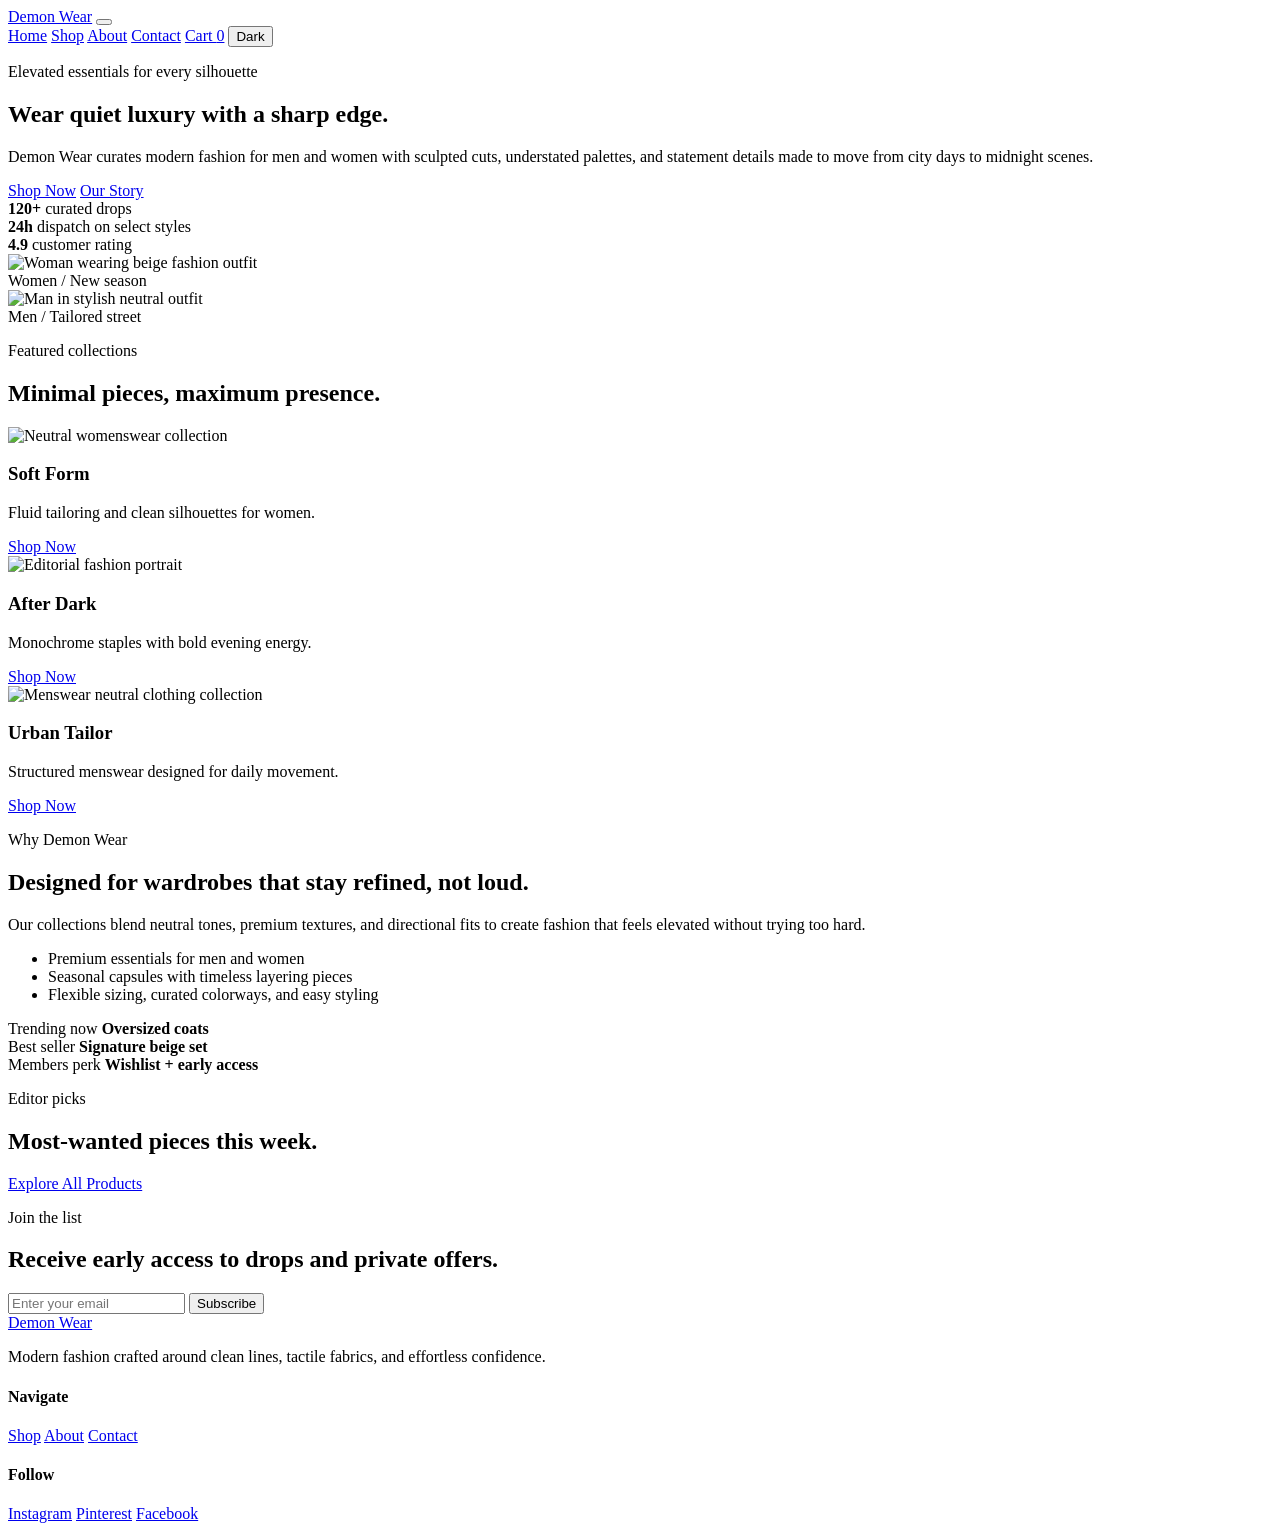
==== index.html @ 793fdf1c "Add files via upload" ====
<!DOCTYPE html>
<html lang="en">
<head>
  <meta charset="UTF-8">
  <meta name="viewport" content="width=device-width, initial-scale=1.0">
  <title>Demon Wear | Modern Fashion</title>
  <meta name="description" content="Demon Wear brings modern, minimal fashion for men and women with bold styling, premium essentials, and elevated streetwear.">
  <link rel="preconnect" href="https://fonts.googleapis.com">
  <link rel="preconnect" href="https://fonts.gstatic.com" crossorigin>
  <link href="https://fonts.googleapis.com/css2?family=Manrope:wght@400;500;600;700;800&family=Playfair+Display:wght@600;700&display=swap" rel="stylesheet">
  <link rel="stylesheet" href="assets/css/styles.css">
</head>
<body data-page="home">
  <div class="site-shell">
    <header class="site-header">
      <div class="container nav-wrap">
        <a class="brand" href="index.html">Demon Wear</a>
        <button class="menu-toggle" type="button" aria-label="Open menu" data-menu-toggle>
          <span></span>
          <span></span>
        </button>
        <nav class="site-nav" data-nav>
          <a class="active" href="index.html">Home</a>
          <a href="products.html">Shop</a>
          <a href="about.html">About</a>
          <a href="contact.html">Contact</a>
          <a href="cart.html">Cart <span data-cart-count>0</span></a>
          <button class="theme-toggle" type="button" data-theme-toggle>Dark</button>
        </nav>
      </div>
    </header>

    <main>
      <section class="hero-section">
        <div class="container hero-grid">
          <div class="hero-copy reveal">
            <p class="eyebrow">Elevated essentials for every silhouette</p>
            <h1>Wear quiet luxury with a sharp edge.</h1>
            <p class="hero-text">
              Demon Wear curates modern fashion for men and women with sculpted cuts,
              understated palettes, and statement details made to move from city days to midnight scenes.
            </p>
            <div class="hero-actions">
              <a class="btn btn-primary" href="products.html">Shop Now</a>
              <a class="btn btn-secondary" href="about.html">Our Story</a>
            </div>
            <div class="hero-stats">
              <div>
                <strong>120+</strong>
                <span>curated drops</span>
              </div>
              <div>
                <strong>24h</strong>
                <span>dispatch on select styles</span>
              </div>
              <div>
                <strong>4.9</strong>
                <span>customer rating</span>
              </div>
            </div>
          </div>

          <div class="hero-visual reveal delay-1">
            <article class="hero-card tall-card">
              <img src="https://images.unsplash.com/photo-1515886657613-9f3515b0c78f?auto=format&fit=crop&w=900&q=80" alt="Woman wearing beige fashion outfit">
              <div class="overlay-chip">Women / New season</div>
            </article>
            <article class="hero-card small-card">
              <img src="https://images.unsplash.com/photo-1512436991641-6745cdb1723f?auto=format&fit=crop&w=900&q=80" alt="Man in stylish neutral outfit">
              <div class="overlay-chip">Men / Tailored street</div>
            </article>
          </div>
        </div>
      </section>

      <section class="featured-section section-space">
        <div class="container">
          <div class="section-heading reveal">
            <p class="eyebrow">Featured collections</p>
            <h2>Minimal pieces, maximum presence.</h2>
          </div>
          <div class="collection-grid">
            <article class="collection-card reveal">
              <img src="https://images.unsplash.com/photo-1529139574466-a303027c1d8b?auto=format&fit=crop&w=1200&q=80" alt="Neutral womenswear collection">
              <div class="card-body">
                <h3>Soft Form</h3>
                <p>Fluid tailoring and clean silhouettes for women.</p>
                <a href="products.html">Shop Now</a>
              </div>
            </article>
            <article class="collection-card reveal delay-1">
              <img src="https://images.unsplash.com/photo-1496747611176-843222e1e57c?auto=format&fit=crop&w=1200&q=80" alt="Editorial fashion portrait">
              <div class="card-body">
                <h3>After Dark</h3>
                <p>Monochrome staples with bold evening energy.</p>
                <a href="products.html">Shop Now</a>
              </div>
            </article>
            <article class="collection-card reveal delay-2">
              <img src="https://images.unsplash.com/photo-1506629905607-d9c297dcb59c?auto=format&fit=crop&w=1200&q=80" alt="Menswear neutral clothing collection">
              <div class="card-body">
                <h3>Urban Tailor</h3>
                <p>Structured menswear designed for daily movement.</p>
                <a href="products.html">Shop Now</a>
              </div>
            </article>
          </div>
        </div>
      </section>

      <section class="highlight-section section-space">
        <div class="container highlight-grid">
          <div class="highlight-copy reveal">
            <p class="eyebrow">Why Demon Wear</p>
            <h2>Designed for wardrobes that stay refined, not loud.</h2>
            <p>
              Our collections blend neutral tones, premium textures, and directional fits to
              create fashion that feels elevated without trying too hard.
            </p>
            <ul class="feature-list">
              <li>Premium essentials for men and women</li>
              <li>Seasonal capsules with timeless layering pieces</li>
              <li>Flexible sizing, curated colorways, and easy styling</li>
            </ul>
          </div>
          <div class="highlight-panel reveal delay-1">
            <div class="panel-card">
              <span>Trending now</span>
              <strong>Oversized coats</strong>
            </div>
            <div class="panel-card">
              <span>Best seller</span>
              <strong>Signature beige set</strong>
            </div>
            <div class="panel-card">
              <span>Members perk</span>
              <strong>Wishlist + early access</strong>
            </div>
          </div>
        </div>
      </section>

      <section class="products-preview section-space">
        <div class="container">
          <div class="section-heading reveal">
            <p class="eyebrow">Editor picks</p>
            <h2>Most-wanted pieces this week.</h2>
          </div>
          <div class="product-grid" data-product-grid></div>
          <div class="centered reveal">
            <a class="btn btn-primary" href="products.html">Explore All Products</a>
          </div>
        </div>
      </section>

      <section class="newsletter-section section-space">
        <div class="container newsletter-box reveal">
          <div>
            <p class="eyebrow">Join the list</p>
            <h2>Receive early access to drops and private offers.</h2>
          </div>
          <form class="newsletter-form">
            <input type="email" placeholder="Enter your email" aria-label="Email">
            <button class="btn btn-primary" type="submit">Subscribe</button>
          </form>
        </div>
      </section>
    </main>

    <footer class="site-footer">
      <div class="container footer-grid">
        <div>
          <a class="brand" href="index.html">Demon Wear</a>
          <p>Modern fashion crafted around clean lines, tactile fabrics, and effortless confidence.</p>
        </div>
        <div>
          <h4>Navigate</h4>
          <a href="products.html">Shop</a>
          <a href="about.html">About</a>
          <a href="contact.html">Contact</a>
        </div>
        <div>
          <h4>Follow</h4>
          <a href="https://instagram.com" target="_blank" rel="noreferrer">Instagram</a>
          <a href="https://pinterest.com" target="_blank" rel="noreferrer">Pinterest</a>
          <a href="https://facebook.com" target="_blank" rel="noreferrer">Facebook</a>
        </div>
      </div>
    </footer>
  </div>

  <script src="assets/js/script.js"></script>
</body>
</html>
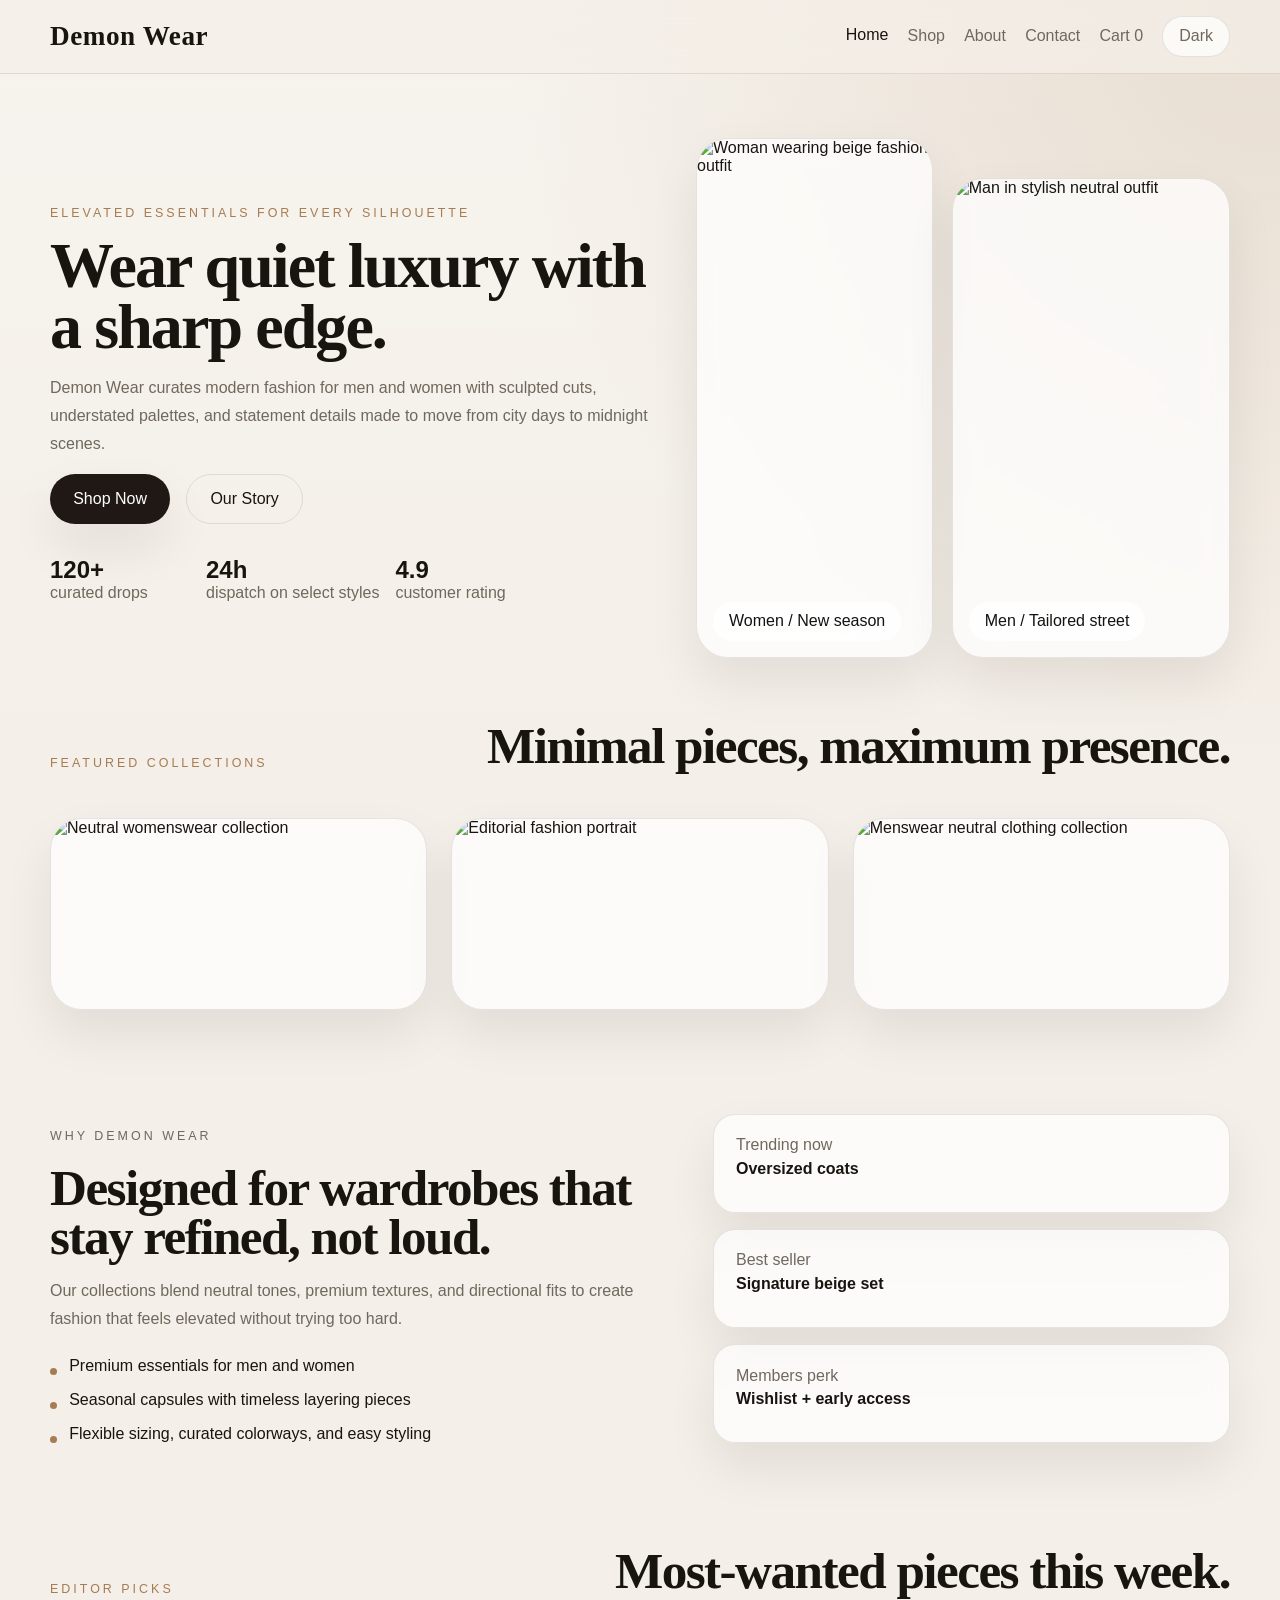
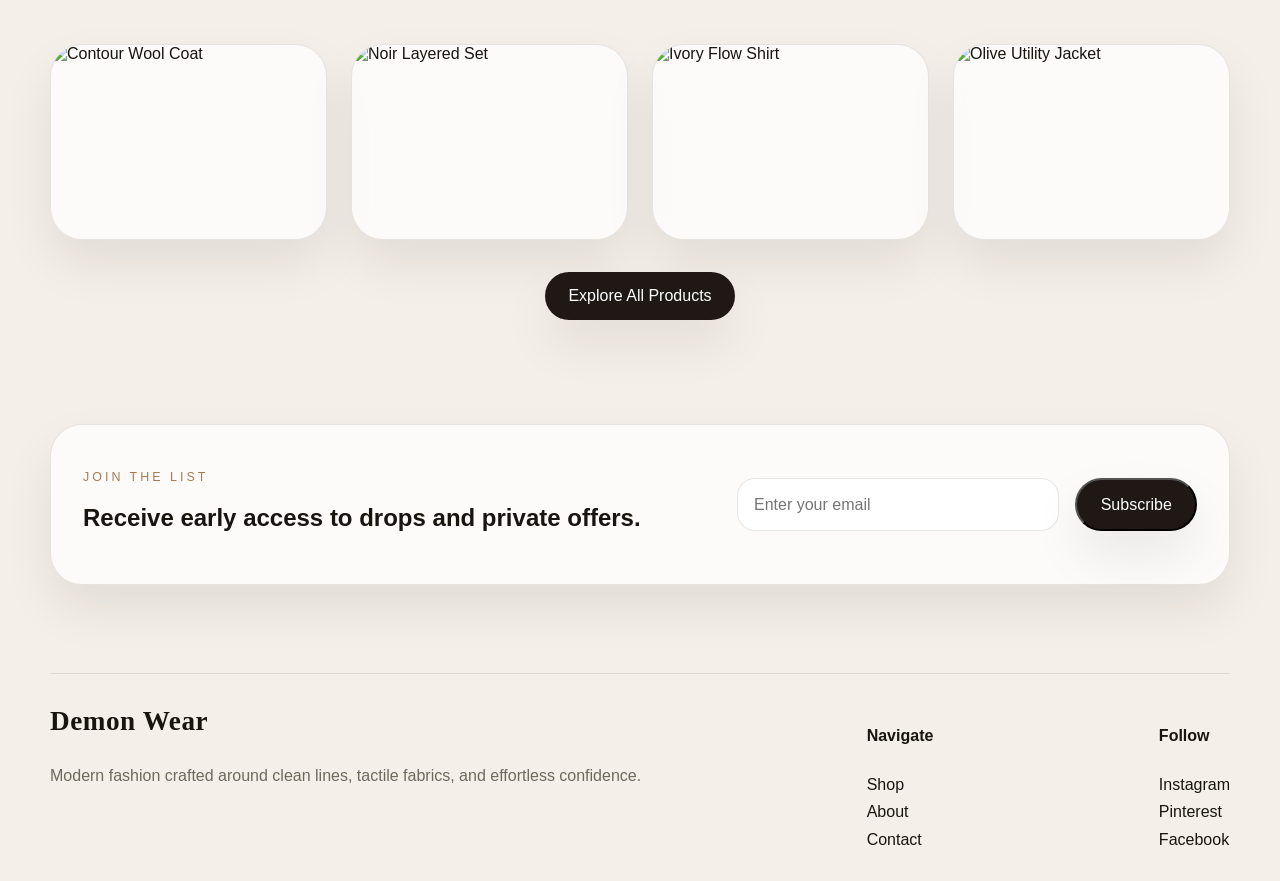
==== commit 5f48ee9e: "Update index.html" ====
--- a/index.html
+++ b/index.html
@@ -8,7 +8,7 @@
   <link rel="preconnect" href="https://fonts.googleapis.com">
   <link rel="preconnect" href="https://fonts.gstatic.com" crossorigin>
   <link href="https://fonts.googleapis.com/css2?family=Manrope:wght@400;500;600;700;800&family=Playfair+Display:wght@600;700&display=swap" rel="stylesheet">
-  <link rel="stylesheet" href="assets/css/styles.css">
+  <link rel="stylesheet" href="styles.css">
 </head>
 <body data-page="home">
   <div class="site-shell">
@@ -189,6 +189,6 @@
     </footer>
   </div>
 
-  <script src="assets/js/script.js"></script>
+  <script src="script.js"></script>
 </body>
 </html>
--- a/styles.css
+++ b/styles.css
@@ -0,0 +1,648 @@
+:root {
+  --bg: #f4efe8;
+  --surface: rgba(255, 255, 255, 0.72);
+  --surface-strong: #ffffff;
+  --text: #181511;
+  --muted: #6f685d;
+  --border: rgba(24, 21, 17, 0.1);
+  --accent: #a67c52;
+  --accent-strong: #201814;
+  --shadow: 0 24px 50px rgba(27, 19, 14, 0.08);
+  --radius-lg: 32px;
+  --radius-md: 22px;
+  --radius-sm: 16px;
+  --container: 1180px;
+}
+
+body.dark-theme {
+  --bg: #141210;
+  --surface: rgba(27, 24, 21, 0.82);
+  --surface-strong: #1d1915;
+  --text: #f4ede4;
+  --muted: #b7ab9e;
+  --border: rgba(255, 255, 255, 0.08);
+  --accent: #d1a77d;
+  --accent-strong: #f6efe6;
+  --shadow: 0 28px 50px rgba(0, 0, 0, 0.22);
+}
+
+* { box-sizing: border-box; }
+html { scroll-behavior: smooth; }
+
+body {
+  margin: 0;
+  font-family: "Manrope", sans-serif;
+  color: var(--text);
+  background:
+    radial-gradient(circle at top right, rgba(166, 124, 82, 0.18), transparent 28%),
+    linear-gradient(180deg, rgba(255, 255, 255, 0.25), transparent 35%),
+    var(--bg);
+  transition: background 0.35s ease, color 0.35s ease;
+}
+
+img { max-width: 100%; display: block; }
+a { color: inherit; text-decoration: none; }
+button, input, select, textarea { font: inherit; }
+
+.container { width: min(calc(100% - 2rem), var(--container)); margin: 0 auto; }
+.site-shell { min-height: 100vh; }
+
+.site-header {
+  position: sticky;
+  top: 0;
+  z-index: 20;
+  backdrop-filter: blur(14px);
+  background: rgba(244, 239, 232, 0.72);
+  border-bottom: 1px solid var(--border);
+}
+
+body.dark-theme .site-header { background: rgba(20, 18, 16, 0.76); }
+
+.nav-wrap {
+  display: flex;
+  align-items: center;
+  justify-content: space-between;
+  gap: 1rem;
+  padding: 1rem 0;
+}
+
+.brand {
+  font-family: "Playfair Display", serif;
+  font-size: 1.7rem;
+  font-weight: 700;
+  letter-spacing: 0.02em;
+}
+
+.site-nav { display: flex; align-items: center; gap: 1.2rem; }
+
+.site-nav a,
+.theme-toggle {
+  color: var(--muted);
+  transition: color 0.25s ease, transform 0.25s ease;
+}
+
+.site-nav a:hover,
+.site-nav a.active,
+.theme-toggle:hover {
+  color: var(--text);
+  transform: translateY(-1px);
+}
+
+.theme-toggle,
+.menu-toggle,
+.icon-button,
+.size-chip {
+  border: 1px solid var(--border);
+  background: var(--surface);
+  border-radius: 999px;
+  cursor: pointer;
+}
+
+.theme-toggle { padding: 0.65rem 1rem; }
+
+.menu-toggle {
+  display: none;
+  width: 48px;
+  height: 48px;
+  align-items: center;
+  justify-content: center;
+  flex-direction: column;
+  gap: 5px;
+}
+
+.menu-toggle span {
+  display: block;
+  width: 20px;
+  height: 2px;
+  background: var(--text);
+}
+
+.hero-section,
+.page-hero { padding: 4rem 0 2rem; }
+.page-hero.compact { padding-bottom: 0; }
+
+.hero-grid,
+.story-grid,
+.highlight-grid,
+.contact-layout,
+.cart-layout,
+.shop-layout,
+.product-detail {
+  display: grid;
+  gap: 2rem;
+}
+
+.hero-grid {
+  grid-template-columns: 1.15fr 1fr;
+  align-items: center;
+}
+
+.hero-copy h1,
+.page-hero h1,
+.section-heading h2,
+.highlight-copy h2 {
+  font-family: "Playfair Display", serif;
+  font-size: clamp(2.7rem, 5vw, 5.4rem);
+  line-height: 0.95;
+  margin: 0 0 1rem;
+  letter-spacing: -0.03em;
+}
+
+.page-hero h1,
+.section-heading h2,
+.highlight-copy h2 {
+  font-size: clamp(2.2rem, 4vw, 3.8rem);
+}
+
+.hero-text,
+.highlight-copy p,
+.page-hero p,
+.card-body p,
+.site-footer p,
+.value-card p,
+.contact-card,
+.checkout-card,
+.product-meta p {
+  color: var(--muted);
+  line-height: 1.75;
+}
+
+.eyebrow {
+  text-transform: uppercase;
+  letter-spacing: 0.24em;
+  font-size: 0.78rem;
+  color: var(--accent);
+  margin-bottom: 1rem;
+}
+
+.hero-actions,
+.product-actions,
+.detail-actions {
+  display: flex;
+  gap: 1rem;
+  flex-wrap: wrap;
+}
+
+.btn {
+  display: inline-flex;
+  align-items: center;
+  justify-content: center;
+  border-radius: 999px;
+  padding: 0.95rem 1.45rem;
+  transition: transform 0.25s ease, box-shadow 0.25s ease, background 0.25s ease;
+}
+
+.btn:hover { transform: translateY(-2px); }
+
+.btn-primary {
+  background: var(--accent-strong);
+  color: #fff;
+  box-shadow: var(--shadow);
+}
+
+body.dark-theme .btn-primary { color: #141210; }
+
+.btn-secondary {
+  background: transparent;
+  border: 1px solid var(--border);
+  color: var(--text);
+}
+
+.hero-stats,
+.feature-list,
+.footer-grid,
+.field-grid,
+.shop-toolbar,
+.summary-line {
+  display: flex;
+  gap: 1rem;
+}
+
+.hero-stats { margin-top: 2rem; flex-wrap: wrap; }
+.hero-stats div { min-width: 140px; }
+.hero-stats strong { display: block; font-size: 1.5rem; }
+.hero-stats span, .summary-line span { color: var(--muted); }
+
+.hero-visual { display: grid; grid-template-columns: 0.85fr 1fr; gap: 1.2rem; }
+
+.hero-card,
+.collection-card,
+.product-card,
+.filters-card,
+.contact-card,
+.contact-info,
+.checkout-card,
+.cart-item,
+.value-card,
+.panel-card,
+.newsletter-box {
+  background: var(--surface);
+  border: 1px solid var(--border);
+  box-shadow: var(--shadow);
+  backdrop-filter: blur(12px);
+}
+
+.hero-card,
+.collection-card,
+.product-card,
+.story-image img,
+.product-gallery img,
+.cart-item img {
+  border-radius: var(--radius-lg);
+  overflow: hidden;
+}
+
+.hero-card { position: relative; min-height: 320px; }
+
+.hero-card img,
+.collection-card img,
+.product-card img,
+.story-image img,
+.cart-item img {
+  width: 100%;
+  height: 100%;
+  object-fit: cover;
+}
+
+.tall-card { min-height: 520px; }
+.small-card { min-height: 320px; margin-top: 2.5rem; }
+
+.overlay-chip {
+  position: absolute;
+  left: 1rem;
+  bottom: 1rem;
+  padding: 0.65rem 1rem;
+  border-radius: 999px;
+  background: rgba(255, 255, 255, 0.78);
+  color: #141210;
+}
+
+body.dark-theme .overlay-chip {
+  background: rgba(20, 18, 16, 0.88);
+  color: var(--text);
+}
+
+.section-space { padding: 2rem 0 4.5rem; }
+
+.section-heading {
+  display: flex;
+  align-items: end;
+  justify-content: space-between;
+  gap: 1rem;
+  margin-bottom: 2rem;
+}
+
+.collection-grid,
+.product-grid,
+.values-grid {
+  display: grid;
+  gap: 1.5rem;
+}
+
+.collection-grid { grid-template-columns: repeat(3, minmax(0, 1fr)); }
+.product-grid { grid-template-columns: repeat(4, minmax(0, 1fr)); }
+
+.collection-card,
+.product-card {
+  transition: transform 0.3s ease, box-shadow 0.3s ease;
+}
+
+.collection-card:hover,
+.product-card:hover { transform: translateY(-6px); }
+
+.card-body,
+.product-meta,
+.checkout-card,
+.contact-card,
+.contact-info,
+.filters-card,
+.value-card,
+.panel-card {
+  padding: 1.35rem;
+}
+
+.card-body h3,
+.product-meta h3,
+.value-card h3,
+.checkout-card h2,
+.contact-card h2,
+.product-info h1 {
+  margin: 0 0 0.5rem;
+}
+
+.card-body a,
+.subtle-link { color: var(--accent); }
+
+.highlight-grid,
+.contact-layout,
+.cart-layout { grid-template-columns: 1.1fr 0.9fr; }
+
+.feature-list {
+  padding: 0;
+  margin: 1.5rem 0 0;
+  list-style: none;
+  flex-direction: column;
+}
+
+.feature-list li {
+  padding-left: 1.2rem;
+  position: relative;
+}
+
+.feature-list li::before {
+  content: "";
+  position: absolute;
+  left: 0;
+  top: 0.7rem;
+  width: 7px;
+  height: 7px;
+  border-radius: 50%;
+  background: var(--accent);
+}
+
+.highlight-panel { display: grid; gap: 1rem; }
+.panel-card { border-radius: var(--radius-md); }
+
+.panel-card span,
+.info-block span,
+.product-meta small,
+.rating {
+  display: block;
+  color: var(--muted);
+  margin-bottom: 0.35rem;
+}
+
+.centered { margin-top: 2rem; text-align: center; }
+
+.newsletter-box {
+  border-radius: var(--radius-lg);
+  padding: 2rem;
+  display: flex;
+  align-items: center;
+  justify-content: space-between;
+  gap: 1.5rem;
+}
+
+.newsletter-form,
+.checkout-form,
+.contact-form { display: grid; gap: 1rem; }
+
+.newsletter-form {
+  grid-template-columns: 1fr auto;
+  width: min(100%, 460px);
+}
+
+input,
+select,
+textarea {
+  width: 100%;
+  border-radius: 18px;
+  border: 1px solid var(--border);
+  padding: 0.95rem 1rem;
+  background: var(--surface-strong);
+  color: var(--text);
+}
+
+.site-footer { padding: 1rem 0 2rem; }
+
+.footer-grid {
+  justify-content: space-between;
+  align-items: start;
+  padding-top: 2rem;
+  border-top: 1px solid var(--border);
+}
+
+.footer-grid > div { display: grid; gap: 0.6rem; }
+
+.shop-layout {
+  grid-template-columns: 290px 1fr;
+  align-items: start;
+}
+
+.filters-card,
+.contact-card,
+.contact-info,
+.checkout-card { border-radius: var(--radius-lg); }
+
+.filter-group { display: grid; gap: 0.55rem; }
+.filter-group + .filter-group { margin-top: 1rem; }
+
+.shop-toolbar {
+  justify-content: space-between;
+  align-items: center;
+  margin-bottom: 1.2rem;
+}
+
+.product-card { position: relative; }
+.product-thumb { aspect-ratio: 0.82; }
+.product-meta { display: grid; gap: 0.35rem; }
+
+.price-line {
+  display: flex;
+  justify-content: space-between;
+  align-items: center;
+  gap: 1rem;
+}
+
+.icon-button {
+  width: 42px;
+  height: 42px;
+  display: inline-flex;
+  align-items: center;
+  justify-content: center;
+}
+
+.product-detail {
+  grid-template-columns: 1fr 0.92fr;
+  align-items: start;
+}
+
+.product-gallery { display: grid; gap: 1rem; }
+.product-gallery-main { aspect-ratio: 0.9; }
+
+.product-gallery-main img {
+  width: 100%;
+  height: 100%;
+  object-fit: cover;
+  border-radius: var(--radius-lg);
+}
+
+.thumb-grid {
+  display: grid;
+  grid-template-columns: repeat(3, minmax(0, 1fr));
+  gap: 1rem;
+}
+
+.thumb-grid img {
+  aspect-ratio: 1;
+  object-fit: cover;
+  border-radius: var(--radius-md);
+}
+
+.product-info {
+  background: var(--surface);
+  border: 1px solid var(--border);
+  padding: 2rem;
+  border-radius: var(--radius-lg);
+  box-shadow: var(--shadow);
+}
+
+.product-price {
+  font-size: 1.8rem;
+  font-weight: 800;
+  margin: 1rem 0;
+}
+
+.size-selector {
+  display: flex;
+  gap: 0.75rem;
+  flex-wrap: wrap;
+  margin: 1rem 0 1.5rem;
+}
+
+.size-chip { padding: 0.7rem 1rem; color: var(--text); }
+
+.size-chip.active {
+  background: var(--accent-strong);
+  color: #fff;
+}
+
+body.dark-theme .size-chip.active { color: #141210; }
+.detail-actions { margin-top: 1.5rem; }
+
+.review-box {
+  margin-top: 2rem;
+  padding-top: 1.5rem;
+  border-top: 1px solid var(--border);
+}
+
+.story-grid {
+  grid-template-columns: 1fr 1fr;
+  align-items: center;
+}
+
+.story-image img { min-height: 460px; }
+.values-grid { grid-template-columns: repeat(3, minmax(0, 1fr)); }
+.value-card { border-radius: var(--radius-lg); }
+
+.value-card span {
+  display: inline-block;
+  margin-bottom: 1rem;
+  color: var(--accent);
+}
+
+.contact-layout { align-items: start; }
+
+.field-grid {
+  display: grid;
+  grid-template-columns: repeat(2, minmax(0, 1fr));
+}
+
+.contact-info { display: grid; gap: 1.3rem; }
+.info-block { display: grid; gap: 0.45rem; }
+
+.cart-list { display: grid; gap: 1rem; }
+
+.cart-item {
+  display: grid;
+  grid-template-columns: 120px 1fr auto;
+  gap: 1rem;
+  align-items: center;
+  border-radius: var(--radius-lg);
+  padding: 1rem;
+}
+
+.cart-item img { width: 120px; height: 140px; }
+
+.summary-line {
+  justify-content: space-between;
+  padding: 0.9rem 0;
+  border-bottom: 1px solid var(--border);
+}
+
+.summary-line.total { margin-bottom: 1rem; }
+.full { width: 100%; }
+
+.empty-state {
+  padding: 2rem;
+  border-radius: var(--radius-lg);
+  background: var(--surface);
+  border: 1px solid var(--border);
+}
+
+.reveal {
+  opacity: 0;
+  transform: translateY(26px);
+  transition: opacity 0.7s ease, transform 0.7s ease;
+}
+
+.reveal.visible {
+  opacity: 1;
+  transform: translateY(0);
+}
+
+.delay-1 { transition-delay: 0.12s; }
+.delay-2 { transition-delay: 0.24s; }
+
+@media (max-width: 980px) {
+  .site-nav {
+    position: absolute;
+    top: calc(100% + 0.6rem);
+    right: 1rem;
+    left: 1rem;
+    padding: 1rem;
+    border-radius: 24px;
+    flex-direction: column;
+    align-items: flex-start;
+    background: var(--surface-strong);
+    border: 1px solid var(--border);
+    box-shadow: var(--shadow);
+    display: none;
+  }
+
+  .site-nav.open { display: flex; }
+  .menu-toggle { display: inline-flex; }
+
+  .hero-grid,
+  .highlight-grid,
+  .story-grid,
+  .contact-layout,
+  .cart-layout,
+  .shop-layout,
+  .product-detail,
+  .newsletter-box {
+    grid-template-columns: 1fr;
+  }
+
+  .collection-grid,
+  .product-grid,
+  .values-grid { grid-template-columns: repeat(2, minmax(0, 1fr)); }
+}
+
+@media (max-width: 680px) {
+  .hero-copy h1,
+  .page-hero h1,
+  .section-heading h2,
+  .highlight-copy h2 {
+    line-height: 1.02;
+  }
+
+  .hero-visual,
+  .collection-grid,
+  .product-grid,
+  .values-grid,
+  .newsletter-form,
+  .field-grid,
+  .thumb-grid {
+    grid-template-columns: 1fr;
+  }
+
+  .hero-stats,
+  .section-heading,
+  .shop-toolbar {
+    flex-direction: column;
+    align-items: flex-start;
+  }
+
+  .cart-item { grid-template-columns: 1fr; }
+}
